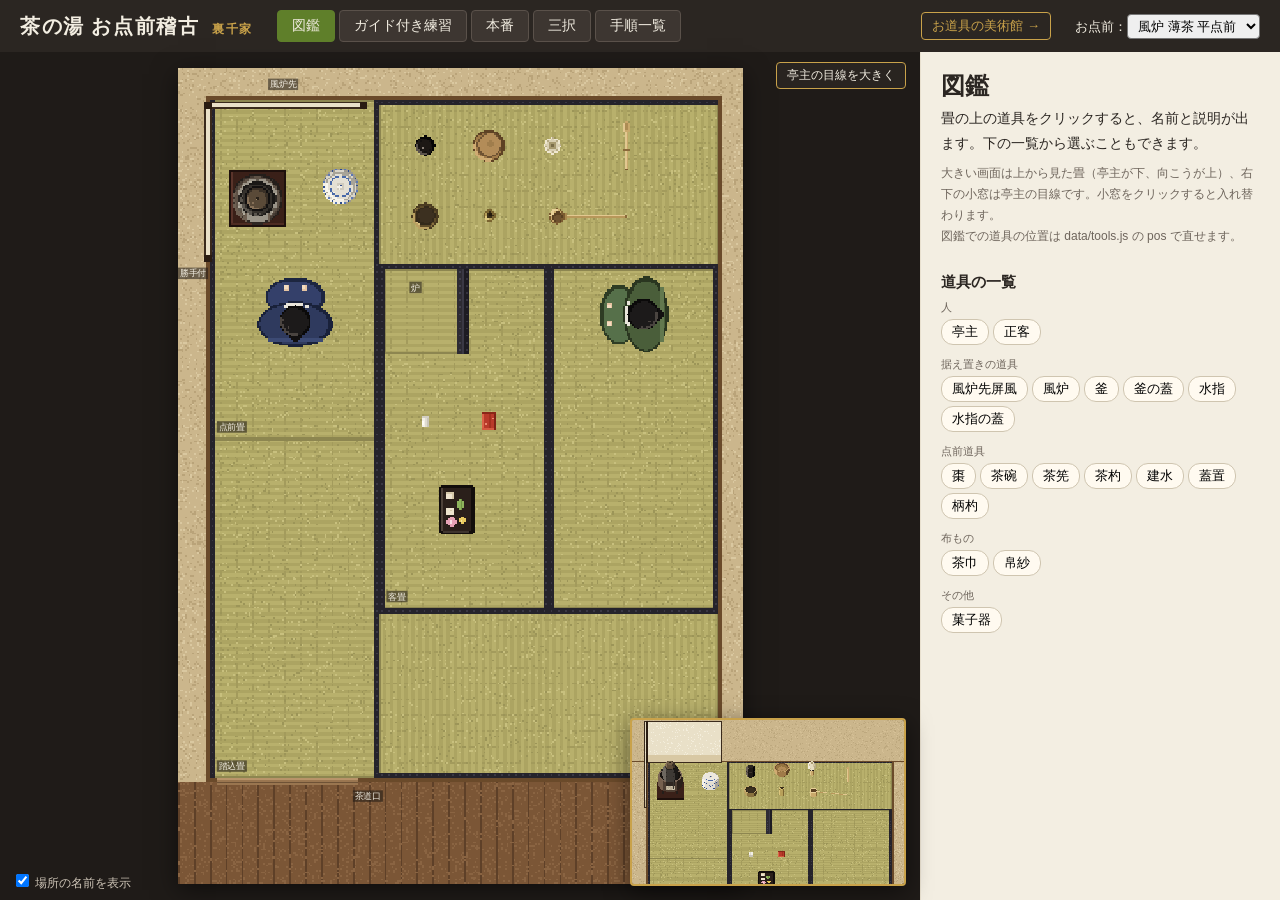
==== index.html @ 723e4ba4 "Add files via upload" ====
<!DOCTYPE html>
<html lang="ja">
<head>
  <meta charset="UTF-8">
  <title>茶の湯 お点前稽古</title>
  <link rel="stylesheet" href="css/style.css">
  <!-- データ読み込み係（データファイルより先に読み込む） -->
  <script src="js/data-loader.js"></script>
</head>
<body>
  <header>
    <h1>茶の湯 お点前稽古 <small>裏千家</small></h1>
    <nav id="mode-tabs">
      <button data-mode="zukan" class="active">図鑑</button>
      <button data-mode="guide">ガイド付き練習</button>
      <button data-mode="honban">本番</button>
      <button data-mode="quiz">三択</button>
      <button data-mode="steps">手順一覧</button>
    </nav>
    <a class="museum-link" href="museum.html">お道具の美術館 →</a>
    <label class="temae-select">お点前：<select id="temae-select"></select></label>
  </header>

  <div id="error-banner" hidden></div>
  <div id="step-bar" hidden></div>

  <main id="main">
    <!-- 畳の画面（上から／亭主の目線） -->
    <section id="stage-wrap">
      <canvas id="view-top" class="view main"></canvas>
      <canvas id="view-host" class="view mini"></canvas>
      <button id="swap-view">亭主の目線を大きく</button>
      <div id="tooltip" hidden></div>
      <label class="label-toggle"><input type="checkbox" id="show-labels" checked> 場所の名前を表示</label>
      <div id="banner" hidden></div>
      <div id="finish" hidden></div>
      <div id="quiz-area" hidden></div>
      <div id="game-area" hidden></div>
    </section>

    <!-- 右側の説明パネル -->
    <aside id="panel"></aside>

    <!-- 手順一覧（データ確認用） -->
    <section id="steps-view" hidden></section>
  </main>

  <!-- ===== データ（ここを編集します） ===== -->
  <!-- 道具の一覧 -->
  <script src="data/tools.js" data-tools></script>
  <!-- お点前の手順。新しいお点前を足すときは、ここに1行追加します -->
  <script src="data/temae/furo_usucha_hira.js" data-temae></script>
  <!-- 三択の問題集 -->
  <script src="data/quiz.js"></script>
  <!-- 設定（練習用の「手順へ飛ぶ」のパスワードなど） -->
  <script src="data/settings.js"></script>

  <!-- ===== 本体のプログラム ===== -->
  <script src="js/pixel-art.js"></script>
  <script src="js/pixel-art-side.js"></script>
  <script src="js/scene.js"></script>
  <script src="js/view-top.js"></script>
  <script src="js/view-host.js"></script>
  <script src="js/views.js"></script>
  <script src="js/zukan.js"></script>
  <script src="js/temae.js"></script>
  <script src="js/chasen-game.js"></script>
  <script src="js/quiz-mode.js"></script>
  <script src="js/steps-view.js"></script>
  <script src="js/main.js"></script>
</body>
</html>
---- css/style.css ----
/* ===== 色（墨・生成り・抹茶・朱） ===== */
:root {
  --sumi: #2b2622;
  --sumi-2: #3d3631;
  --kinari: #f3eee2;
  --kinari-2: #e8e0cf;
  --matcha: #5f7f2a;
  --shu: #b93a2a;
  --kin: #c9a24a;
  --text: #2b2622;
  --muted: #6e655c;
  --mincho: "Hiragino Mincho ProN", "Yu Mincho", "YuMincho", serif;
  --gothic: "Hiragino Sans", "Hiragino Kaku Gothic ProN", "Yu Gothic", "Meiryo", sans-serif;
}

[hidden] { display: none !important; }

* { box-sizing: border-box; }

html, body {
  margin: 0;
  height: 100%;
  background: var(--kinari);
  color: var(--text);
  font-family: var(--gothic);
}

body { display: flex; flex-direction: column; }

/* ===== 上の帯 ===== */
header {
  display: flex;
  align-items: center;
  gap: 24px;
  padding: 10px 20px;
  background: var(--sumi);
  color: var(--kinari);
  flex: none;
}
header h1 {
  margin: 0;
  font-family: var(--mincho);
  font-size: 20px;
  font-weight: 600;
  letter-spacing: 0.08em;
}
header h1 small { font-size: 12px; color: var(--kin); margin-left: 6px; }

#mode-tabs { display: flex; gap: 4px; }
#mode-tabs button {
  font: inherit;
  font-size: 14px;
  padding: 6px 14px;
  border: 1px solid #5a514a;
  background: var(--sumi-2);
  color: var(--kinari);
  border-radius: 4px;
  cursor: pointer;
}
#mode-tabs button:hover:not(:disabled) { border-color: var(--kin); }
#mode-tabs button.active { background: var(--matcha); border-color: var(--matcha); }
#mode-tabs button:disabled { opacity: 0.4; cursor: not-allowed; }

.museum-link { margin-left: auto; font-size: 13px; color: var(--kin); text-decoration: none; border: 1px solid var(--kin); padding: 4px 10px; border-radius: 4px; }
.museum-link:hover { background: var(--kin); color: var(--sumi); }
.temae-select { font-size: 13px; }
.temae-select select { font: inherit; padding: 3px 6px; border-radius: 4px; }

/* ===== エラー表示 ===== */
#error-banner {
  background: #fbe3dc;
  border-bottom: 2px solid var(--shu);
  color: #6a1c10;
  padding: 10px 20px;
  font-size: 14px;
}
#error-banner ul { margin: 6px 0 0; padding-left: 20px; }

/* ===== 本体 ===== */
main {
  flex: 1;
  display: flex;
  min-height: 0;
}

#stage-wrap {
  flex: 1;
  position: relative;
  display: flex;
  align-items: center;
  justify-content: center;
  min-width: 0;
  background: #1f1b18;
}

/* ドット絵をぼかさずに拡大する */
canvas.view, .previews canvas {
  image-rendering: pixelated;
  image-rendering: crisp-edges;
}
canvas.view { display: block; box-shadow: 0 6px 24px rgba(0, 0, 0, 0.5); }
canvas.view.mini {
  position: absolute;
  right: 14px;
  bottom: 14px;
  border: 2px solid var(--kin);
  border-radius: 4px;
  z-index: 2;
}
canvas.view.mini:hover { border-color: #fff; }
#swap-view {
  position: absolute;
  top: 10px;
  right: 14px;
  z-index: 3;
  font: inherit;
  font-size: 12px;
  padding: 4px 10px;
  background: rgba(43, 38, 34, 0.85);
  color: var(--kinari);
  border: 1px solid var(--kin);
  border-radius: 4px;
  cursor: pointer;
}

#tooltip {
  position: absolute;
  pointer-events: none;
  background: rgba(43, 38, 34, 0.92);
  color: var(--kinari);
  padding: 4px 10px;
  border-radius: 4px;
  font-size: 14px;
  white-space: nowrap;
  border: 1px solid var(--kin);
}

.label-toggle {
  position: absolute;
  left: 12px;
  bottom: 8px;
  color: #cfc6b8;
  font-size: 12px;
}

/* ===== 右の説明パネル ===== */
#panel {
  width: 360px;
  flex: none;
  overflow-y: auto;
  border-left: 1px solid var(--kinari-2);
  padding: 18px 20px;
  display: flex;
  flex-direction: column;
  gap: 18px;
}

#tool-detail h2 { font-family: var(--mincho); margin: 0 0 4px; }
#tool-detail .tool-name { font-size: 30px; letter-spacing: 0.1em; }
#tool-detail ruby rt { font-size: 12px; color: var(--muted); letter-spacing: 0.15em; }
#tool-detail h3 {
  font-family: var(--mincho);
  font-size: 15px;
  margin: 14px 0 4px;
  padding-left: 8px;
  border-left: 3px solid var(--matcha);
}
#tool-detail p { margin: 0; line-height: 1.75; font-size: 14px; }
#tool-detail .category { color: var(--muted); font-size: 12px; }
#tool-detail .source { margin-top: 14px; font-size: 11px; color: var(--muted); }
#tool-detail .intro p { margin-bottom: 8px; }
.small { font-size: 12px !important; color: var(--muted); }

.previews {
  display: flex;
  gap: 8px;
  margin-bottom: 12px;
}
.previews figure {
  flex: 1;
  margin: 0;
  display: flex;
  flex-direction: column;
  align-items: center;
  justify-content: center;
  min-height: 150px;
  background: #d6cf96;
  border-radius: 6px;
  border: 1px solid #b8b06c;
  padding: 8px 4px 4px;
}
.previews img { max-width: 130px; max-height: 130px; }
.previews figcaption { font-size: 11px; color: var(--muted); margin-top: 6px; }

mark { background: #f6e08a; color: inherit; padding: 0 2px; border-radius: 2px; }

#tool-list h3 { font-family: var(--mincho); font-size: 15px; margin: 0 0 8px; }
#tool-list .group { margin-bottom: 8px; }
#tool-list .group-name { font-size: 11px; color: var(--muted); margin-bottom: 4px; }
#tool-list button {
  font: inherit;
  font-size: 13px;
  margin: 0 4px 4px 0;
  padding: 3px 10px;
  border: 1px solid #cfc5b0;
  background: #fffaf0;
  border-radius: 12px;
  cursor: pointer;
}
#tool-list button:hover { border-color: var(--matcha); }
#tool-list button.active { background: var(--matcha); color: #fff; border-color: var(--matcha); }

/* ===== 手順一覧 ===== */
#steps-view {
  flex: 1;
  overflow: auto;
  padding: 20px 28px;
}
.steps-head h2 { font-family: var(--mincho); margin: 0 0 6px; }
.steps-head p { margin: 4px 0; font-size: 14px; }
.steps-head code, .steps-table code { background: var(--kinari-2); padding: 1px 5px; border-radius: 3px; font-size: 12px; }
.warn-box { background: #fff3cf; border: 1px solid #e0c060; padding: 8px 14px; border-radius: 6px; margin: 10px 0; font-size: 13px; }
.warn-box ul { margin: 4px 0 0; padding-left: 20px; }
.ok { color: var(--matcha); }
.bad { color: var(--shu); font-weight: bold; }
#reload-btn { font: inherit; font-size: 12px; padding: 2px 10px; cursor: pointer; }

.steps-table { border-collapse: collapse; width: 100%; margin-top: 14px; font-size: 13px; background: #fffaf0; }
.steps-table th, .steps-table td { border: 1px solid #d8cfbc; padding: 6px 8px; vertical-align: top; line-height: 1.6; }
.steps-table th { background: var(--sumi-2); color: var(--kinari); font-weight: normal; white-space: nowrap; }
.steps-table td.name { font-weight: bold; white-space: nowrap; }
.steps-table tr:nth-child(even) td { background: #f7f1e4; }

.fatal { padding: 40px; font-size: 16px; }

/* ===== お点前モード ===== */
#step-bar {
  display: flex;
  align-items: baseline;
  gap: 16px;
  padding: 10px 20px;
  background: #fffaf0;
  border-bottom: 1px solid var(--kinari-2);
  font-family: var(--mincho);
  transition: background 0.3s;
}
#step-bar .num { font-family: var(--gothic); font-size: 13px; color: var(--muted); }
#step-bar .name { font-size: 20px; font-weight: 600; letter-spacing: 0.06em; }
#step-bar .name.muted { color: var(--muted); font-weight: normal; }
#step-bar.ok { background: #e6efcf; }
#step-bar.shake { animation: shake 0.35s; }
@keyframes shake {
  0%, 100% { transform: translateX(0); }
  25% { transform: translateX(-6px); }
  75% { transform: translateX(6px); }
}

.temae-panel h2 { font-family: var(--mincho); font-size: 18px; margin: 0 0 12px; }
.temae-panel h2 small { font-family: var(--gothic); font-size: 12px; color: var(--matcha); margin-left: 8px; font-weight: normal; }
.step-card { background: #fffaf0; border: 1px solid #d8cfbc; border-radius: 6px; padding: 12px 14px; }
.step-num { font-size: 12px; color: var(--muted); }
.step-name { font-family: var(--mincho); font-size: 18px; font-weight: 600; margin: 4px 0 6px; }
.step-card p { margin: 0; font-size: 13px; line-height: 1.75; }
.message { min-height: 1.5em; margin: 12px 0; font-size: 14px; line-height: 1.7; padding: 0 2px; }
.message.good { color: var(--matcha); }
.message.miss { color: #a0402c; }
.message.answer { color: #b0581c; }
.btn {
  display: block;
  width: 100%;
  font: inherit;
  font-size: 14px;
  padding: 8px 12px;
  margin: 8px 0;
  border: 1px solid var(--matcha);
  background: var(--matcha);
  color: #fff;
  border-radius: 6px;
  cursor: pointer;
}
.btn:hover { filter: brightness(1.08); }
.btn.ghost { background: transparent; color: var(--matcha); }
.score { font-size: 13px; margin: 10px 0; }

#finish {
  position: absolute;
  inset: 0;
  display: flex;
  align-items: center;
  justify-content: center;
  background: rgba(20, 16, 12, 0.6);
  z-index: 5;
}
.finish-card {
  background: var(--kinari);
  border: 2px solid var(--kin);
  border-radius: 10px;
  padding: 28px 40px;
  min-width: 320px;
  text-align: center;
}
.finish-title { font-family: var(--mincho); font-size: 32px; letter-spacing: 0.3em; margin-bottom: 8px; }
.finish-card dl { display: grid; grid-template-columns: auto auto; gap: 6px 16px; justify-content: center; font-size: 15px; }
.finish-card dt { color: var(--muted); }
.finish-card dd { margin: 0; font-weight: bold; }
.finish-msg { color: var(--matcha); }

/* ===== 三択 ===== */
.quiz-card .q-text { font-size: 15px; line-height: 1.7; margin: 6px 0 10px; font-weight: 600; }
.choices { display: flex; flex-direction: column; gap: 8px; }
.choice {
  font: inherit; font-size: 14px; text-align: left; line-height: 1.5;
  padding: 9px 12px; border: 1px solid #cfc5b0; background: #fffdf7; border-radius: 6px; cursor: pointer;
}
.choice:hover:not(:disabled) { border-color: var(--matcha); background: #f4f8e8; }
.choice.wrong { background: #f6ddd6; border-color: #d89a8a; color: #8a4032; }
.choice.right { background: #e3eecb; border-color: var(--matcha); color: #3e5418; font-weight: bold; }
.choice.hint { border: 2px solid #ff8a5c; }
.choice.dim { opacity: 0.5; }
.choice .no { display: inline-block; width: 22px; color: var(--muted); font-weight: bold; }

#quiz-area {
  position: absolute; inset: 0; z-index: 4; overflow: auto;
  display: flex; align-items: center; justify-content: center;
  background: radial-gradient(ellipse at 50% 30%, #2f2924 0%, #1f1b18 75%);
  padding: 24px;
}
.quiz-box {
  background: var(--kinari); border: 2px solid var(--kin); border-radius: 10px;
  padding: 28px 34px; width: min(640px, 100%); box-shadow: 0 20px 50px rgba(0, 0, 0, 0.5);
}
.q-cat { font-size: 12px; color: var(--muted); letter-spacing: 0.08em; }
.q-text.big { font-family: var(--mincho); font-size: 22px; line-height: 1.6; margin: 8px 0 18px; font-weight: 600; }
.choices.big .choice { font-size: 16px; padding: 12px 16px; }
.q-result { font-family: var(--mincho); font-size: 20px; margin: 16px 0 4px; font-weight: 600; }
.q-result.good { color: var(--matcha); }
.q-result.miss { color: #a0402c; }
.q-explain { font-size: 14px; line-height: 1.8; margin: 4px 0 8px; }
.stat-grid { display: grid; grid-template-columns: 1fr 1fr; gap: 8px; margin-bottom: 6px; }
.stat-grid div { background: #fffaf0; border: 1px solid #d8cfbc; border-radius: 6px; padding: 8px 10px; }
.stat-grid span { display: block; font-size: 11px; color: var(--muted); }
.stat-grid b { font-size: 22px; font-family: var(--mincho); }
.side-h { font-family: var(--mincho); font-size: 14px; margin: 16px 0 6px; }
.q-filter { font: inherit; font-size: 13px; width: 100%; padding: 5px; }
.nigate { margin: 0; padding-left: 18px; font-size: 13px; line-height: 1.8; }
.nigate span { color: #a0402c; margin-left: 6px; }

/* ===== 「お点前開始！」などの大きな文字 ===== */
#banner {
  position: absolute; inset: 0; z-index: 6; display: flex; align-items: center; justify-content: center;
  background: rgba(20, 16, 12, 0.45); pointer-events: none;
}
.banner-text {
  font-family: var(--mincho); font-size: 56px; font-weight: 600; letter-spacing: 0.25em;
  color: var(--kinari); background: rgba(43, 38, 34, 0.9); border: 2px solid var(--kin);
  padding: 22px 48px; border-radius: 8px; animation: banner-in 0.5s ease-out;
}
@keyframes banner-in { from { transform: scale(0.8); opacity: 0; } to { transform: scale(1); opacity: 1; } }
.finish-sub { font-family: var(--mincho); font-size: 22px; color: var(--matcha); margin-bottom: 8px; }

/* ===== 茶筅のミニゲーム ===== */
#game-area {
  position: absolute; inset: 0; z-index: 4; overflow: auto;
  display: flex; align-items: center; justify-content: center;
  background: radial-gradient(ellipse at 50% 30%, #2f2924 0%, #1f1b18 75%);
  padding: 16px;
}
.game-box {
  background: var(--kinari); border: 2px solid var(--kin); border-radius: 10px;
  padding: 18px 24px; width: min(460px, 100%); text-align: center; box-shadow: 0 20px 50px rgba(0, 0, 0, 0.5);
}
.game-head { display: flex; justify-content: space-between; align-items: center; gap: 8px; }
.game-title { font-family: var(--mincho); font-size: 22px; font-weight: 600; }
.game-skip { font-size: 12px; padding: 4px 8px; }
.game-text { font-size: 14px; line-height: 1.7; text-align: left; margin: 8px 0; min-height: 3.4em; }
.game-cv { width: 320px; height: 320px; max-width: 100%; display: block; margin: 0 auto; }
.game-bar { height: 8px; background: #e0d6c2; border-radius: 4px; overflow: hidden; margin: 8px 0; }
.game-fill { height: 100%; width: 0; background: var(--matcha); transition: width 0.15s; }
.game-msg { min-height: 1.6em; font-weight: 600; font-size: 15px; }
.game-msg.good { color: var(--matcha); }
.game-msg.warn { color: #a8762a; }
.game-msg.miss { color: #a0402c; }
.game-btns { display: flex; justify-content: center; gap: 10px; margin-top: 8px; flex-wrap: wrap; }
.game-btns .btn { min-width: 110px; }

/* 練習用：手順へ飛ぶ */
.jump-open { margin-top: 8px; font-size: 13px; }
.jump-box { margin-top: 10px; padding: 10px; border: 1px dashed var(--kin); border-radius: 8px; display: flex; flex-wrap: wrap; gap: 8px; align-items: center; }
.jump-box select { flex: 1 1 100%; max-width: 100%; font-size: 13px; padding: 4px; }
.jump-box input { width: 9em; font-size: 14px; padding: 3px 6px; }
.jump-err { color: #a0402c; font-size: 13px; }
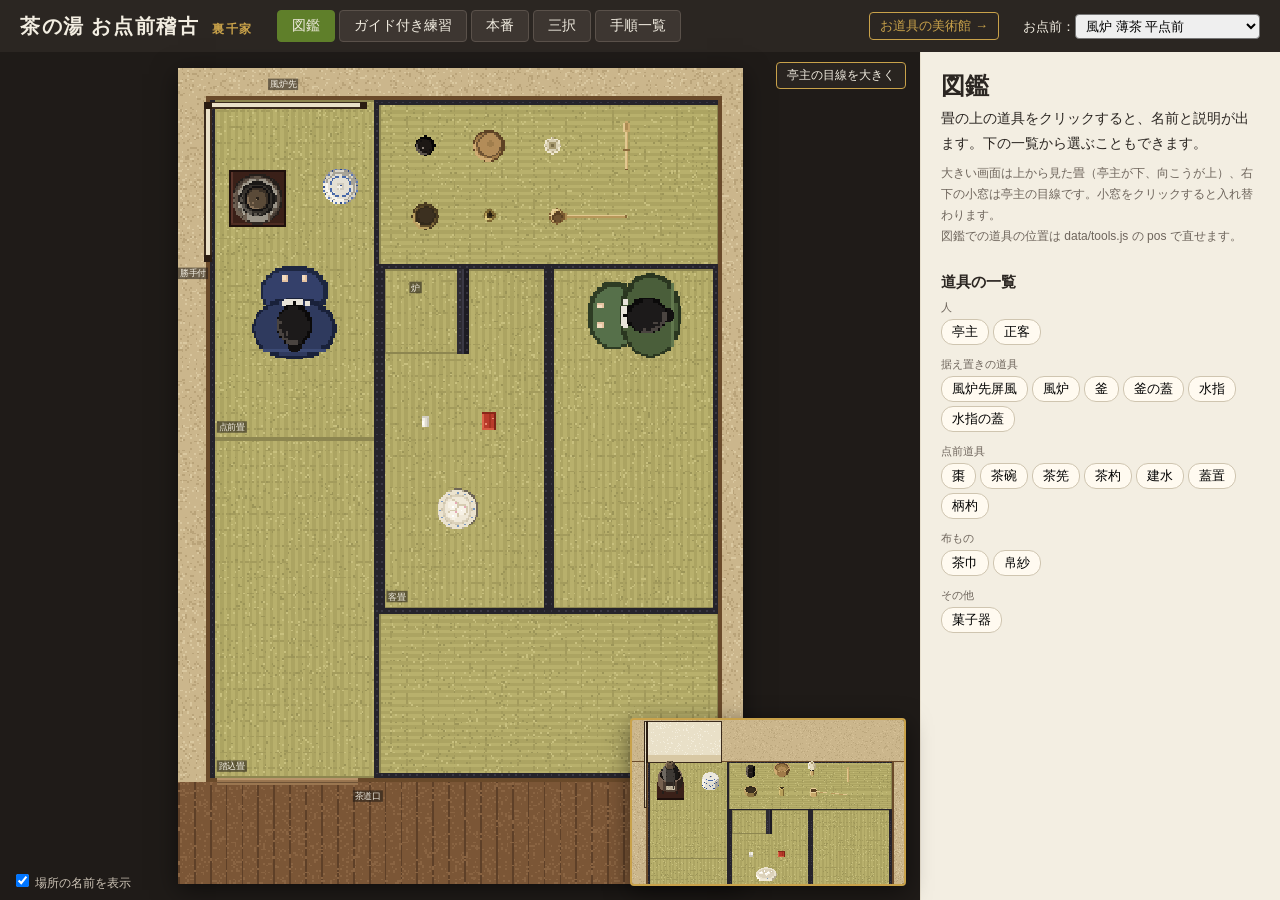
==== commit 808233af: "Add files via upload" ====
--- a/index.html
+++ b/index.html
@@ -50,6 +50,7 @@
   <script src="data/tools.js" data-tools></script>
   <!-- お点前の手順。新しいお点前を足すときは、ここに1行追加します -->
   <script src="data/temae/furo_usucha_hira.js" data-temae></script>
+  <script src="data/temae/ro_usucha_hira.js" data-temae></script>
   <!-- 三択の問題集 -->
   <script src="data/quiz.js"></script>
   <!-- 設定（練習用の「手順へ飛ぶ」のパスワードなど） -->
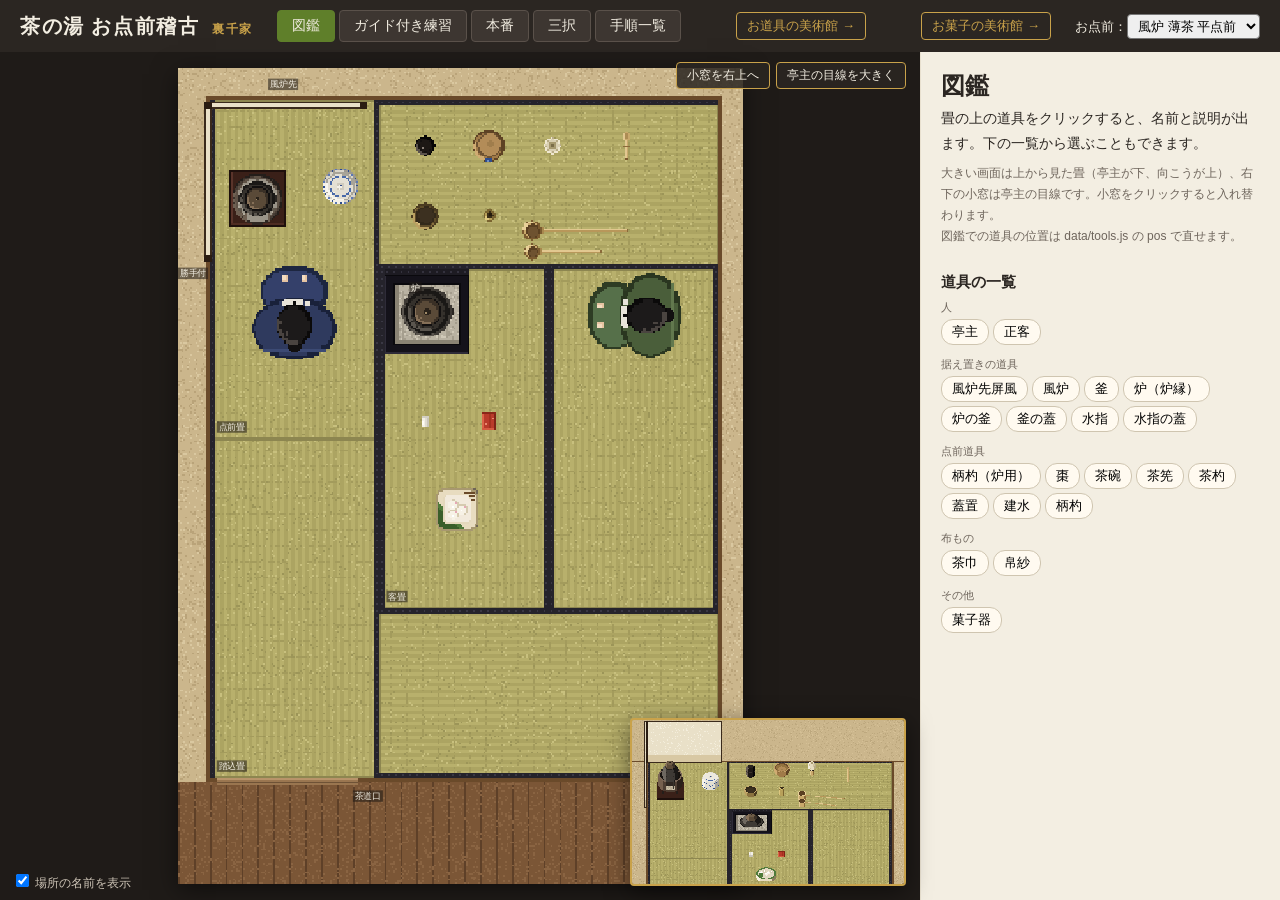
==== commit 0ee849eb: "Add files via upload" ====
--- a/index.html
+++ b/index.html
@@ -18,6 +18,7 @@
       <button data-mode="steps">手順一覧</button>
     </nav>
     <a class="museum-link" href="museum.html">お道具の美術館 →</a>
+    <a class="museum-link" href="okashi.html">お菓子の美術館 →</a>
     <label class="temae-select">お点前：<select id="temae-select"></select></label>
   </header>
 
@@ -29,7 +30,10 @@
     <section id="stage-wrap">
       <canvas id="view-top" class="view main"></canvas>
       <canvas id="view-host" class="view mini"></canvas>
-      <button id="swap-view">亭主の目線を大きく</button>
+      <div id="view-btns">
+        <button id="corner-view">小窓を右上へ</button>
+        <button id="swap-view">亭主の目線を大きく</button>
+      </div>
       <div id="tooltip" hidden></div>
       <label class="label-toggle"><input type="checkbox" id="show-labels" checked> 場所の名前を表示</label>
       <div id="banner" hidden></div>
--- a/css/style.css
+++ b/css/style.css
@@ -107,12 +107,18 @@
   border-radius: 4px;
   z-index: 2;
 }
+/* 小窓を右上に出すとき（ボタンの下に置く） */
+#stage-wrap.mini-top canvas.view.mini { bottom: auto; top: 44px; }
 canvas.view.mini:hover { border-color: #fff; }
-#swap-view {
+#view-btns {
   position: absolute;
   top: 10px;
   right: 14px;
   z-index: 3;
+  display: flex;
+  gap: 6px;
+}
+#view-btns button {
   font: inherit;
   font-size: 12px;
   padding: 4px 10px;
@@ -389,3 +395,8 @@
 .jump-box select { flex: 1 1 100%; max-width: 100%; font-size: 13px; padding: 4px; }
 .jump-box input { width: 9em; font-size: 14px; padding: 3px 6px; }
 .jump-err { color: #a0402c; font-size: 13px; }
+
+/* 図鑑：菓子器のお菓子を1つ大きく */
+.p-okashi { margin: 10px 0 4px; text-align: center; }
+.p-okashi canvas { image-rendering: pixelated; background: #efe7d4; border-radius: 10px; padding: 8px; }
+.p-okashi figcaption { font-size: 12px; color: var(--muted); margin-top: 6px; }
